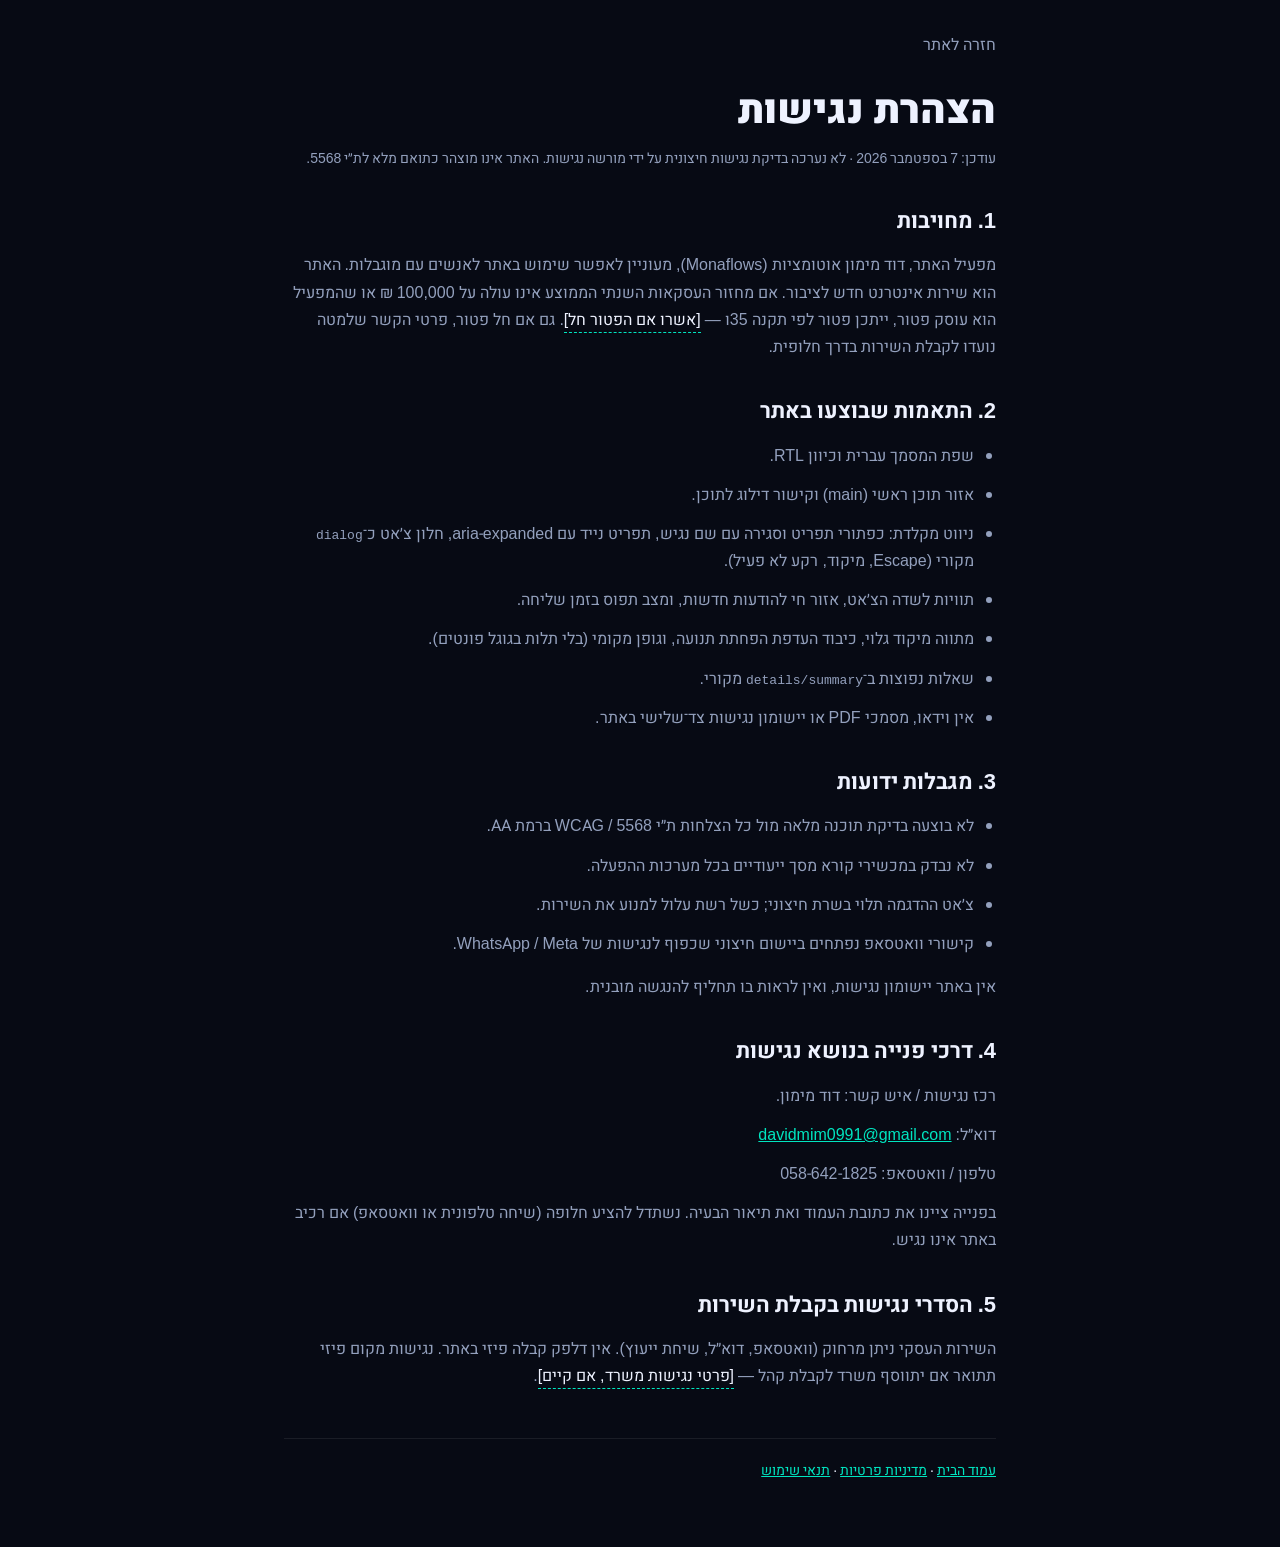
==== accessibility.html @ 6ea7de71 "Add Israeli legal pages and accessibility fixes for the marketing site. Policies, notices, and UI no" ====
<!doctype html>
<html lang="he" dir="rtl">
<head>
<meta charset="utf-8">
<meta name="viewport" content="width=device-width, initial-scale=1">
<title>הצהרת נגישות — Monaflows</title>
<meta name="description" content="הצהרת נגישות לאתר Monaflows לפי תקנות שוויון זכויות לאנשים עם מוגבלות. ההצהרה מתארת התאמות שבוצעו בפועל בלבד.">
<link rel="icon" href="logo.png">
<link rel="stylesheet" href="legal.css">
</head>
<body>
<div class="wrap">
  <a class="back" href="index.html">חזרה לאתר</a>
  <h1>הצהרת נגישות</h1>
  <p class="meta">עודכן: 7 בספטמבר 2026 · לא נערכה בדיקת נגישות חיצונית על ידי מורשה נגישות. האתר אינו מוצהר כתואם מלא לת״י 5568.</p>

  <h2>1. מחויבות</h2>
  <p>מפעיל האתר, דוד מימון אוטומציות (Monaflows), מעוניין לאפשר שימוש באתר לאנשים עם מוגבלות. האתר הוא שירות אינטרנט חדש לציבור. אם מחזור העסקאות השנתי הממוצע אינו עולה על 100,000 ₪ או שהמפעיל הוא עוסק פטור, ייתכן פטור לפי תקנה 35ו — <span class="placeholder">[אשרו אם הפטור חל]</span>. גם אם חל פטור, פרטי הקשר שלמטה נועדו לקבלת השירות בדרך חלופית.</p>

  <h2>2. התאמות שבוצעו באתר</h2>
  <ul>
    <li>שפת המסמך עברית וכיוון RTL.</li>
    <li>אזור תוכן ראשי (<span lang="en">main</span>) וקישור דילוג לתוכן.</li>
    <li>ניווט מקלדת: כפתורי תפריט וסגירה עם שם נגיש, תפריט נייד עם <span lang="en">aria-expanded</span>, חלון צ׳אט כ־<code dir="ltr">dialog</code> מקורי (Escape, מיקוד, רקע לא פעיל).</li>
    <li>תוויות לשדה הצ׳אט, אזור חי להודעות חדשות, ומצב תפוס בזמן שליחה.</li>
    <li>מתווה מיקוד גלוי, כיבוד העדפת הפחתת תנועה, וגופן מקומי (בלי תלות בגוגל פונטים).</li>
    <li>שאלות נפוצות ב־<code dir="ltr">details/summary</code> מקורי.</li>
    <li>אין וידאו, מסמכי PDF או יישומון נגישות צד־שלישי באתר.</li>
  </ul>

  <h2>3. מגבלות ידועות</h2>
  <ul>
    <li>לא בוצעה בדיקת תוכנה מלאה מול כל הצלחות ת״י 5568 / WCAG ברמת AA.</li>
    <li>לא נבדק במכשירי קורא מסך ייעודיים בכל מערכות ההפעלה.</li>
    <li>צ׳אט ההדגמה תלוי בשרת חיצוני; כשל רשת עלול למנוע את השירות.</li>
    <li>קישורי וואטסאפ נפתחים ביישום חיצוני שכפוף לנגישות של WhatsApp / Meta.</li>
  </ul>
  <p>אין באתר יישומון נגישות, ואין לראות בו תחליף להנגשה מובנית.</p>

  <h2>4. דרכי פנייה בנושא נגישות</h2>
  <p>רכז נגישות / איש קשר: דוד מימון.</p>
  <p>דוא״ל: <a class="ltr" href="mailto:davidmim0991@gmail.com">davidmim0991@gmail.com</a></p>
  <p>טלפון / וואטסאפ: <span class="ltr">058-642-1825</span></p>
  <p>בפנייה ציינו את כתובת העמוד ואת תיאור הבעיה. נשתדל להציע חלופה (שיחה טלפונית או וואטסאפ) אם רכיב באתר אינו נגיש.</p>

  <h2>5. הסדרי נגישות בקבלת השירות</h2>
  <p>השירות העסקי ניתן מרחוק (וואטסאפ, דוא״ל, שיחת ייעוץ). אין דלפק קבלה פיזי באתר. נגישות מקום פיזי תתואר אם יתווסף משרד לקבלת קהל — <span class="placeholder">[פרטי נגישות משרד, אם קיים]</span>.</p>

  <footer>
    <a href="index.html">עמוד הבית</a> · <a href="privacy.html">מדיניות פרטיות</a> · <a href="terms.html">תנאי שימוש</a>
  </footer>
</div>
</body>
</html>
---- legal.css ----
@font-face{
  font-family:"Heebo";
  src:url("fonts/heebo-vf.woff2") format("woff2");
  font-weight:300 900;
  font-style:normal;
  font-display:swap;
}
:root{
  --bg:#070a14; --card:#111827; --fg:#eef2ff; --muted:#93a0bd;
  --accent:#00e5c0; --line:rgba(255,255,255,.08); --maxw:760px;
}
*{box-sizing:border-box;margin:0;padding:0}
html{scroll-behavior:smooth}
@media (prefers-reduced-motion:reduce){html{scroll-behavior:auto}}
body{font-family:"Heebo",Arial,sans-serif;background:var(--bg);color:var(--fg);line-height:1.7;padding-block:32px 64px}
a{color:var(--accent)}
a:focus-visible,button:focus-visible{outline:3px solid var(--accent);outline-offset:3px}
.wrap{max-width:var(--maxw);margin:0 auto;padding:0 24px}
.back{display:inline-block;margin-bottom:28px;color:var(--muted);text-decoration:none}
.back:hover{color:var(--fg)}
h1{font-size:clamp(28px,4vw,40px);font-weight:900;line-height:1.2;margin-bottom:12px}
h2{font-size:22px;margin:32px 0 12px}
h3{font-size:18px;margin:24px 0 8px}
p,li{color:var(--muted);margin-bottom:12px}
ul,ol{padding-inline-start:22px;margin-bottom:16px}
.meta{color:var(--muted);font-size:14px;margin-bottom:28px}
.card{background:var(--card);border:1px solid var(--line);border-radius:16px;padding:20px 22px;margin:18px 0}
.placeholder{display:inline;border-bottom:1px dashed var(--accent);color:var(--fg)}
.ltr{direction:ltr;unicode-bidi:isolate}
footer{margin-top:48px;padding-top:20px;border-top:1px solid var(--line);font-size:14px}
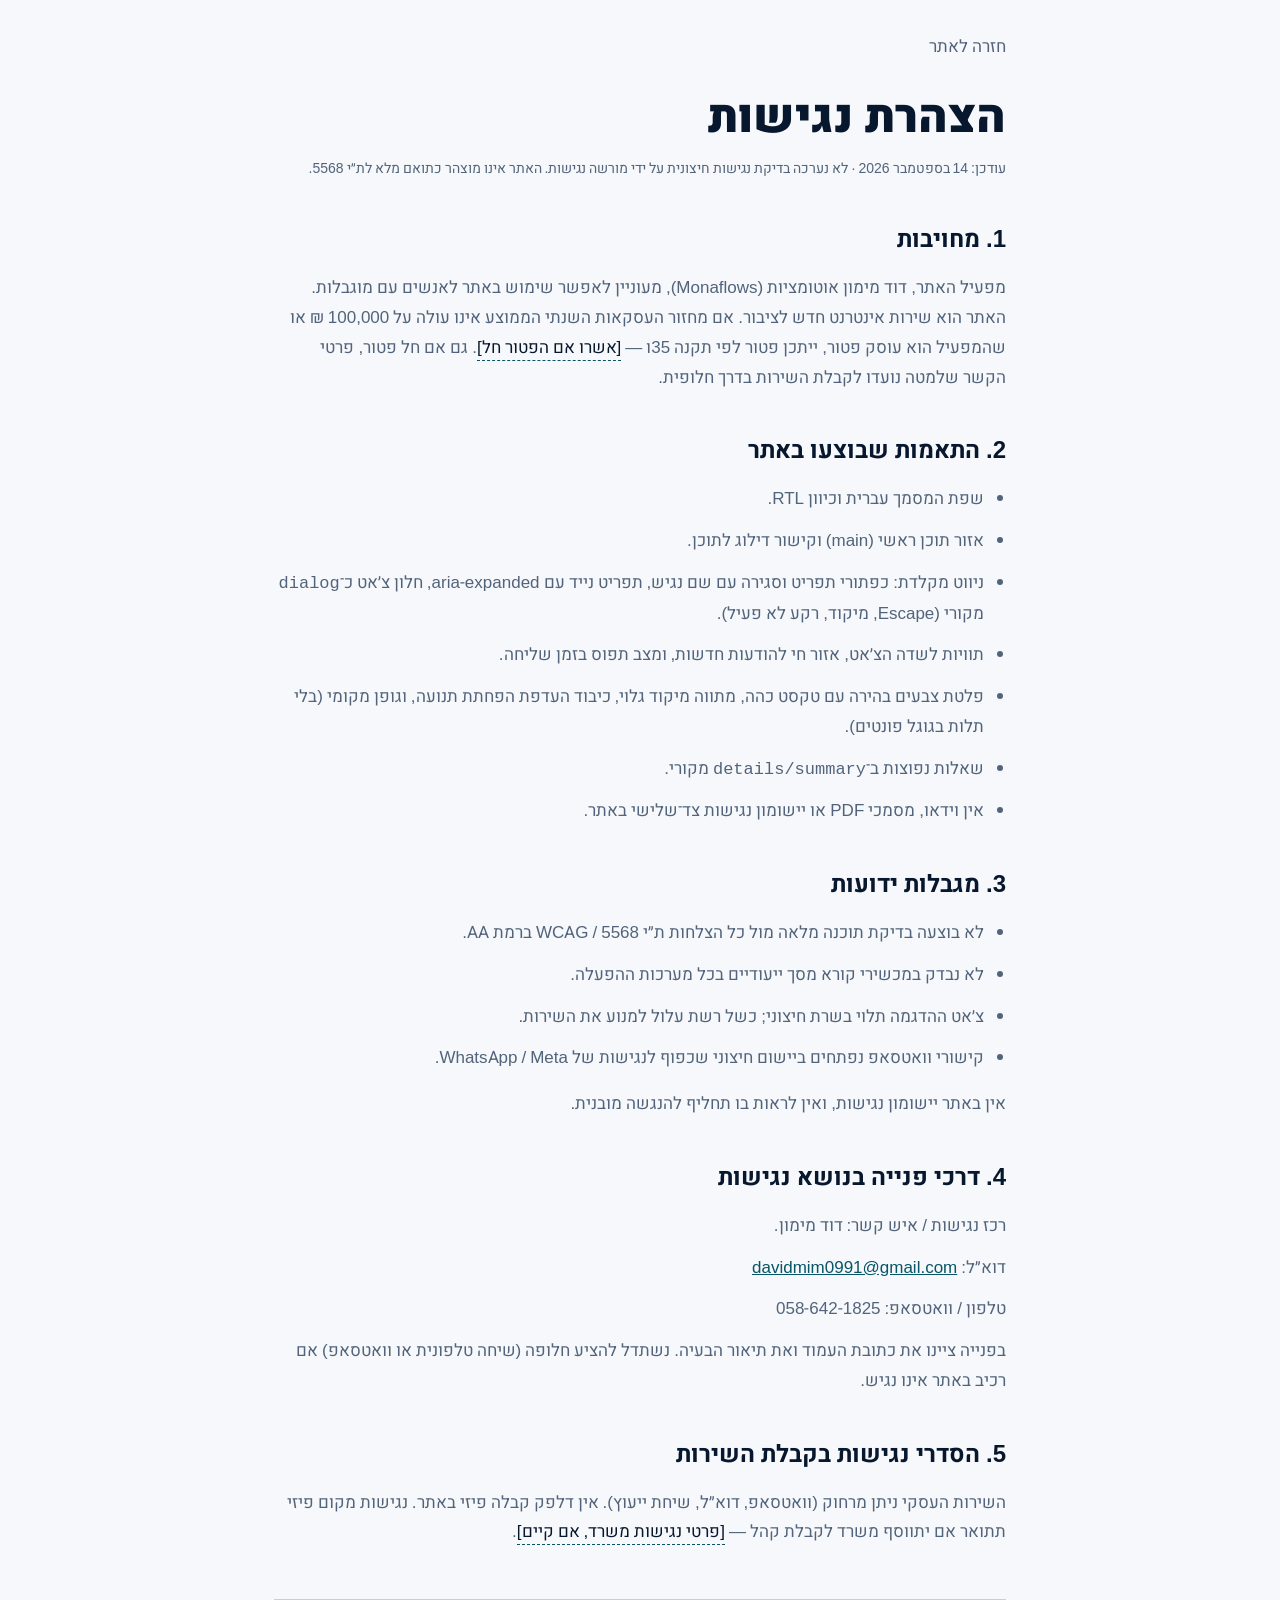
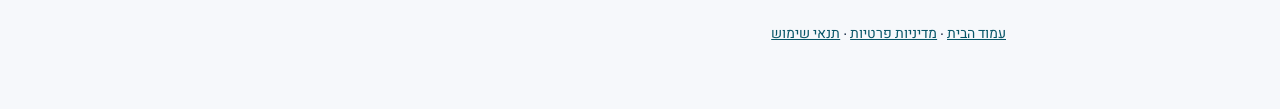
==== commit fe007390: "Redesign site around voice AI agents Co-authored-by: davidmim0991-source <davidmim0991-source@users." ====
--- a/accessibility.html
+++ b/accessibility.html
@@ -12,7 +12,7 @@
 <div class="wrap">
   <a class="back" href="index.html">חזרה לאתר</a>
   <h1>הצהרת נגישות</h1>
-  <p class="meta">עודכן: 7 בספטמבר 2026 · לא נערכה בדיקת נגישות חיצונית על ידי מורשה נגישות. האתר אינו מוצהר כתואם מלא לת״י 5568.</p>
+  <p class="meta">עודכן: 14 בספטמבר 2026 · לא נערכה בדיקת נגישות חיצונית על ידי מורשה נגישות. האתר אינו מוצהר כתואם מלא לת״י 5568.</p>
 
   <h2>1. מחויבות</h2>
   <p>מפעיל האתר, דוד מימון אוטומציות (Monaflows), מעוניין לאפשר שימוש באתר לאנשים עם מוגבלות. האתר הוא שירות אינטרנט חדש לציבור. אם מחזור העסקאות השנתי הממוצע אינו עולה על 100,000 ₪ או שהמפעיל הוא עוסק פטור, ייתכן פטור לפי תקנה 35ו — <span class="placeholder">[אשרו אם הפטור חל]</span>. גם אם חל פטור, פרטי הקשר שלמטה נועדו לקבלת השירות בדרך חלופית.</p>
@@ -23,7 +23,7 @@
     <li>אזור תוכן ראשי (<span lang="en">main</span>) וקישור דילוג לתוכן.</li>
     <li>ניווט מקלדת: כפתורי תפריט וסגירה עם שם נגיש, תפריט נייד עם <span lang="en">aria-expanded</span>, חלון צ׳אט כ־<code dir="ltr">dialog</code> מקורי (Escape, מיקוד, רקע לא פעיל).</li>
     <li>תוויות לשדה הצ׳אט, אזור חי להודעות חדשות, ומצב תפוס בזמן שליחה.</li>
-    <li>מתווה מיקוד גלוי, כיבוד העדפת הפחתת תנועה, וגופן מקומי (בלי תלות בגוגל פונטים).</li>
+    <li>פלטת צבעים בהירה עם טקסט כהה, מתווה מיקוד גלוי, כיבוד העדפת הפחתת תנועה, וגופן מקומי (בלי תלות בגוגל פונטים).</li>
     <li>שאלות נפוצות ב־<code dir="ltr">details/summary</code> מקורי.</li>
     <li>אין וידאו, מסמכי PDF או יישומון נגישות צד־שלישי באתר.</li>
   </ul>
--- a/legal.css
+++ b/legal.css
@@ -6,25 +6,27 @@
   font-display:swap;
 }
 :root{
-  --bg:#070a14; --card:#111827; --fg:#eef2ff; --muted:#93a0bd;
-  --accent:#00e5c0; --line:rgba(255,255,255,.08); --maxw:760px;
+  color-scheme:light;
+  --bg:#f6f8fb; --card:#fff; --fg:#10233f; --heading:#07172d;
+  --muted:#52647b; --accent:#075567; --line:#c5d0dc; --maxw:780px;
 }
 *{box-sizing:border-box;margin:0;padding:0}
 html{scroll-behavior:smooth}
 @media (prefers-reduced-motion:reduce){html{scroll-behavior:auto}}
-body{font-family:"Heebo",Arial,sans-serif;background:var(--bg);color:var(--fg);line-height:1.7;padding-block:32px 64px}
+body{font-family:"Heebo",Arial,sans-serif;background:var(--bg);color:var(--fg);font-size:17px;line-height:1.75;padding-block:32px 64px}
 a{color:var(--accent)}
-a:focus-visible,button:focus-visible{outline:3px solid var(--accent);outline-offset:3px}
+a:focus-visible,button:focus-visible{outline:3px solid #087d93;outline-offset:3px}
 .wrap{max-width:var(--maxw);margin:0 auto;padding:0 24px}
 .back{display:inline-block;margin-bottom:28px;color:var(--muted);text-decoration:none}
-.back:hover{color:var(--fg)}
-h1{font-size:clamp(28px,4vw,40px);font-weight:900;line-height:1.2;margin-bottom:12px}
-h2{font-size:22px;margin:32px 0 12px}
-h3{font-size:18px;margin:24px 0 8px}
+.back:hover{color:var(--accent)}
+h1,h2,h3{color:var(--heading);text-wrap:balance}
+h1{font-size:clamp(32px,5vw,46px);font-weight:900;line-height:1.2;margin-bottom:12px}
+h2{font-size:24px;margin:38px 0 12px}
+h3{font-size:19px;margin:26px 0 8px}
 p,li{color:var(--muted);margin-bottom:12px}
 ul,ol{padding-inline-start:22px;margin-bottom:16px}
 .meta{color:var(--muted);font-size:14px;margin-bottom:28px}
-.card{background:var(--card);border:1px solid var(--line);border-radius:16px;padding:20px 22px;margin:18px 0}
-.placeholder{display:inline;border-bottom:1px dashed var(--accent);color:var(--fg)}
+.card{background:var(--card);border:1px solid var(--line);border-radius:18px;padding:24px;margin:22px 0;box-shadow:0 12px 34px rgba(26,55,88,.07)}
+.placeholder{display:inline;border-bottom:1px dashed var(--accent);color:var(--heading)}
 .ltr{direction:ltr;unicode-bidi:isolate}
-footer{margin-top:48px;padding-top:20px;border-top:1px solid var(--line);font-size:14px}+footer{margin-top:52px;padding-top:22px;border-top:1px solid var(--line);font-size:14px}
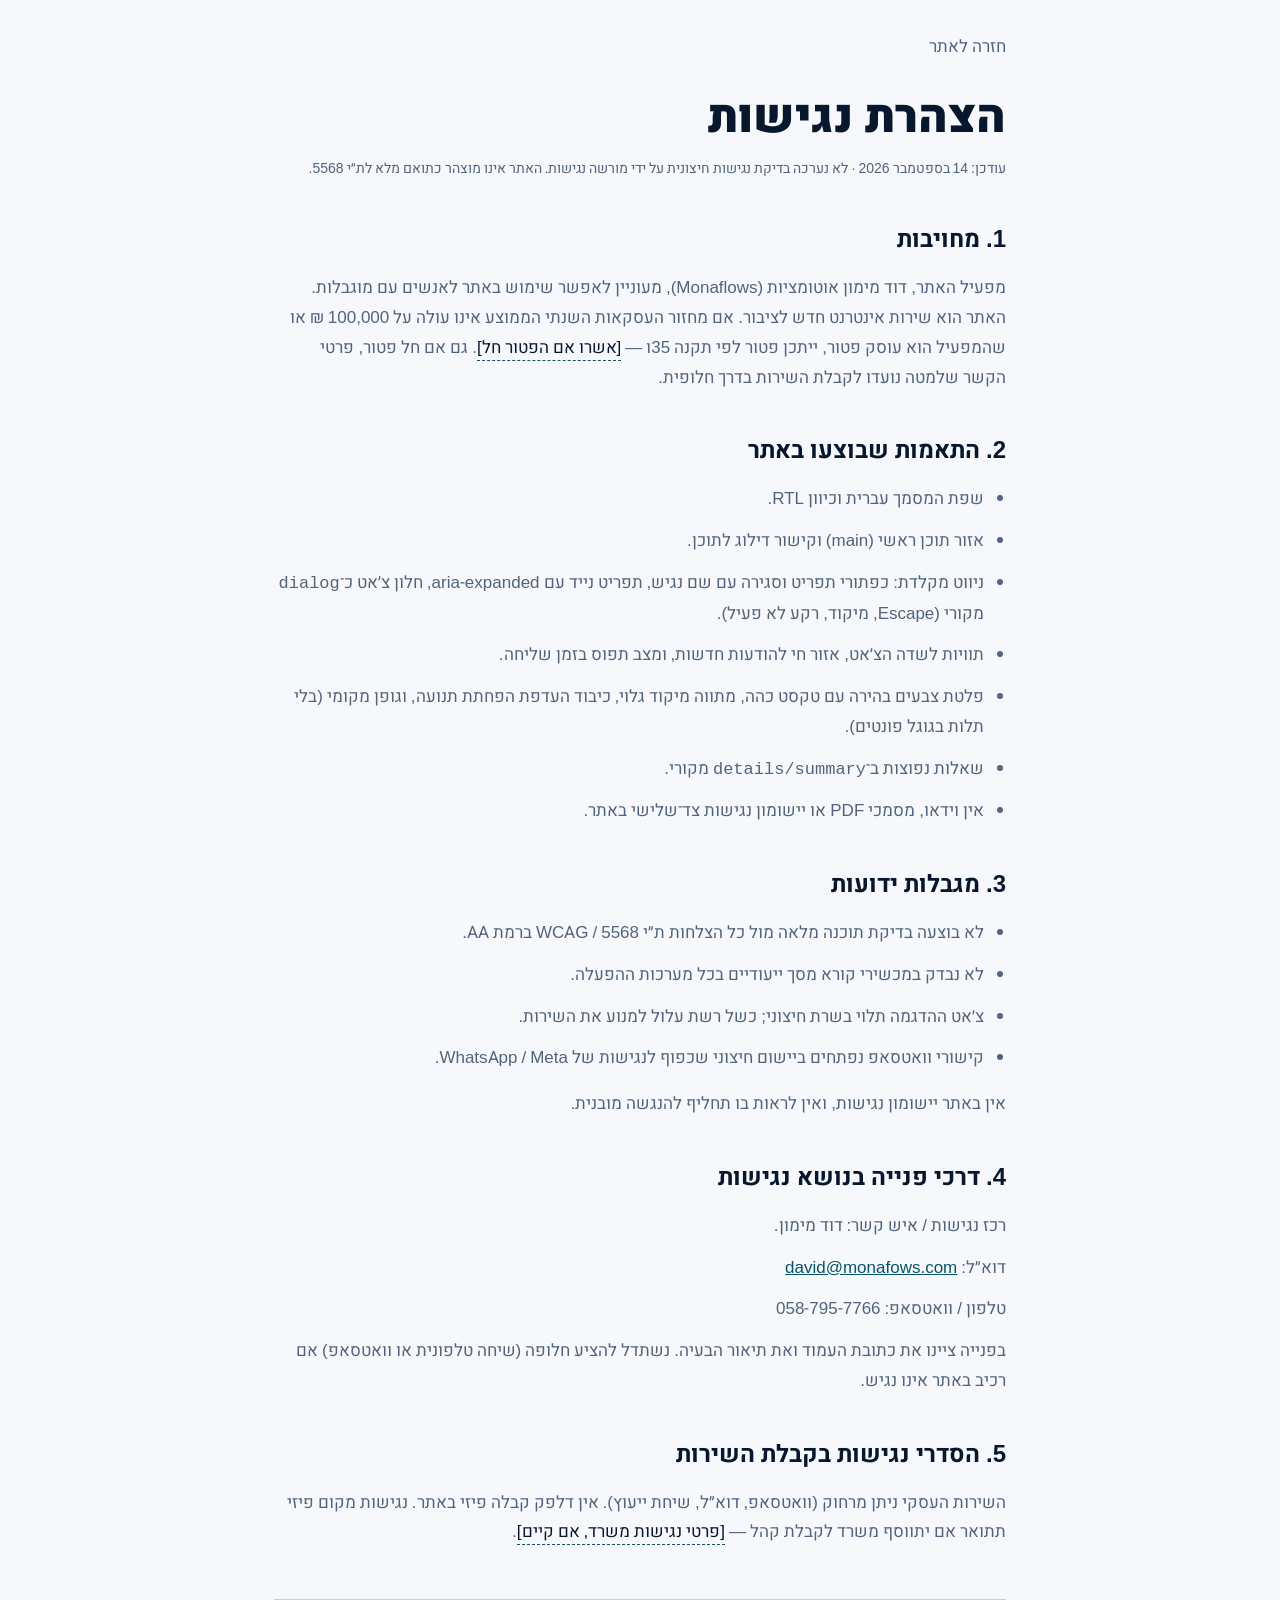
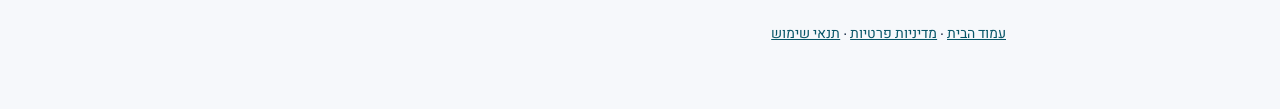
==== commit 517545cd: "Update business email and WhatsApp number in the footer and legal pages. Co-authored-by: Cursor <cur" ====
--- a/accessibility.html
+++ b/accessibility.html
@@ -1,11 +1,11 @@
-<!doctype html>
+<!DOCTYPE html>
 <html lang="he" dir="rtl">
 <head>
 <meta charset="utf-8">
 <meta name="viewport" content="width=device-width, initial-scale=1">
 <title>הצהרת נגישות — Monaflows</title>
 <meta name="description" content="הצהרת נגישות לאתר Monaflows לפי תקנות שוויון זכויות לאנשים עם מוגבלות. ההצהרה מתארת התאמות שבוצעו בפועל בלבד.">
-<link rel="icon" href="logo.png">
+<link rel="icon" href="icon.png" type="image/png">
 <link rel="stylesheet" href="legal.css">
 </head>
 <body>
@@ -39,8 +39,8 @@
 
   <h2>4. דרכי פנייה בנושא נגישות</h2>
   <p>רכז נגישות / איש קשר: דוד מימון.</p>
-  <p>דוא״ל: <a class="ltr" href="mailto:davidmim0991@gmail.com">davidmim0991@gmail.com</a></p>
-  <p>טלפון / וואטסאפ: <span class="ltr">058-642-1825</span></p>
+  <p>דוא״ל: <a class="ltr" href="mailto:david@monafows.com">david@monafows.com</a></p>
+  <p>טלפון / וואטסאפ: <span class="ltr">058-795-7766</span></p>
   <p>בפנייה ציינו את כתובת העמוד ואת תיאור הבעיה. נשתדל להציע חלופה (שיחה טלפונית או וואטסאפ) אם רכיב באתר אינו נגיש.</p>
 
   <h2>5. הסדרי נגישות בקבלת השירות</h2>
